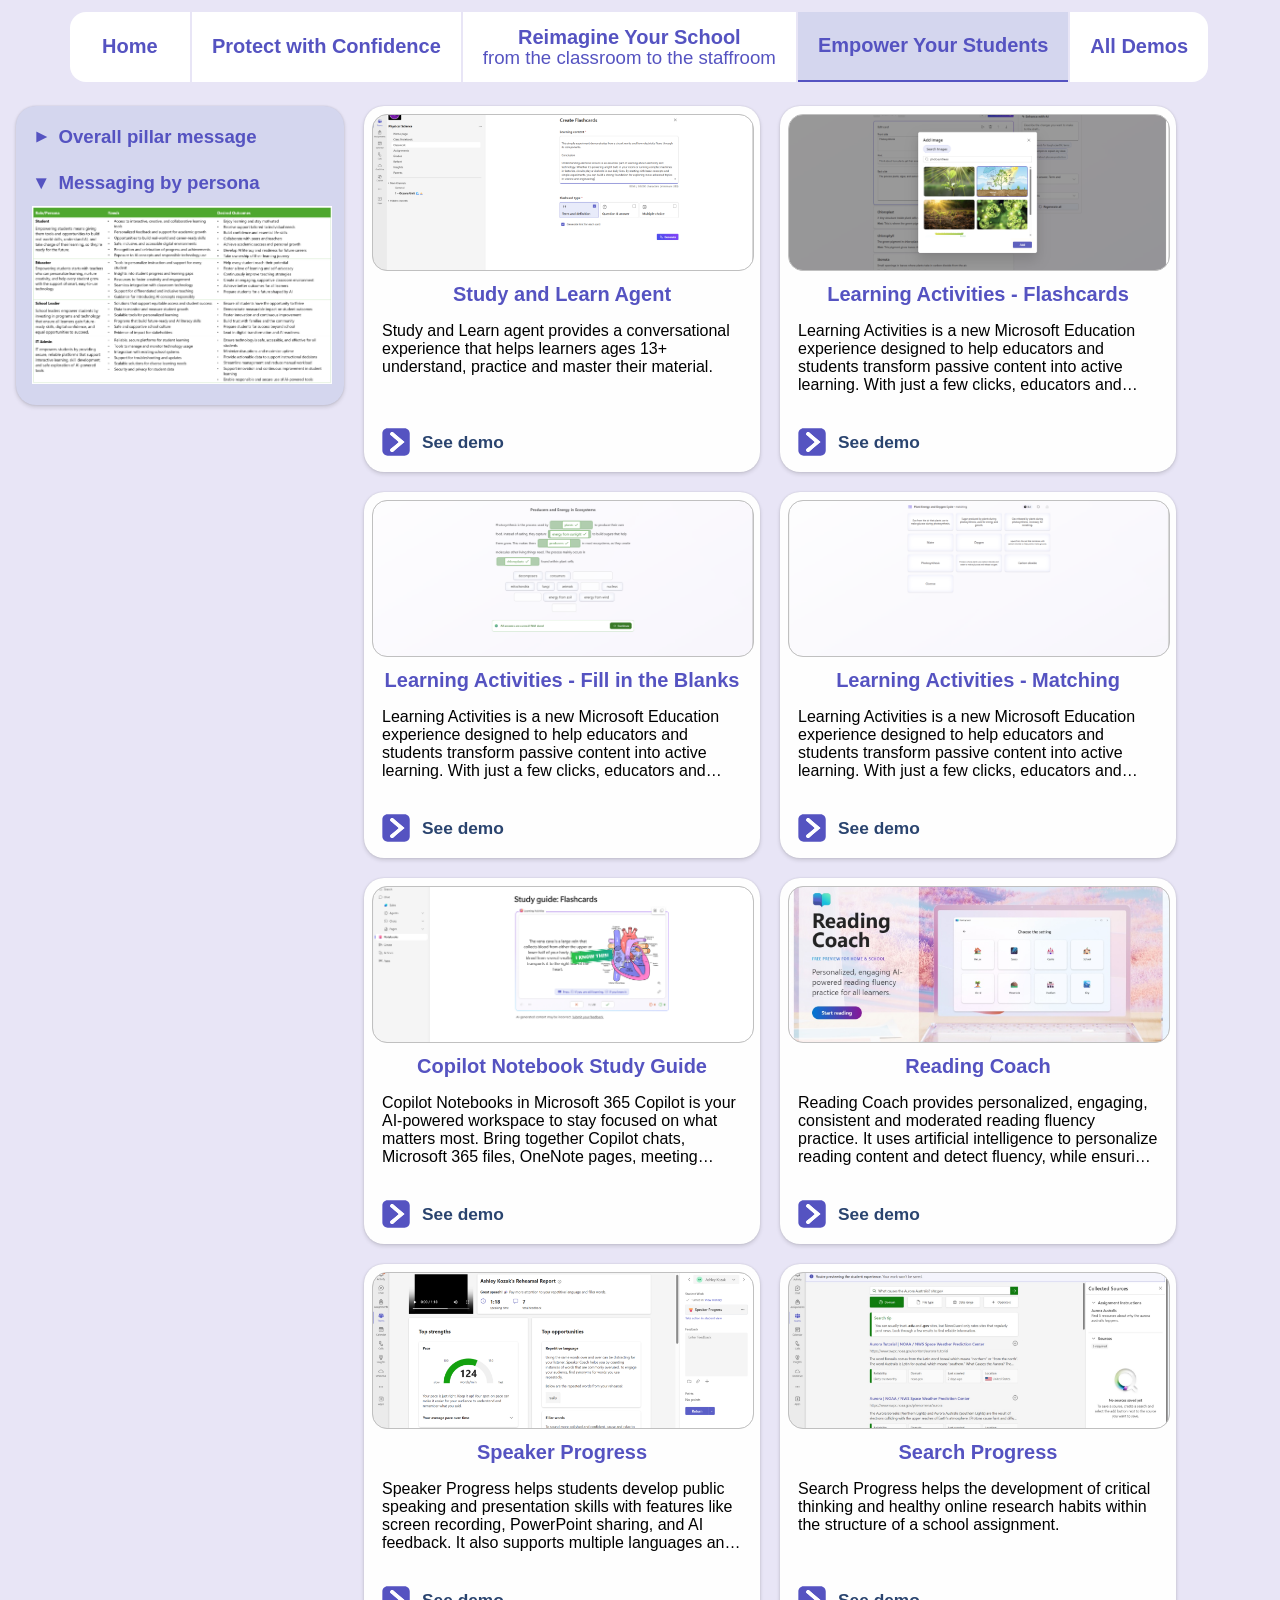
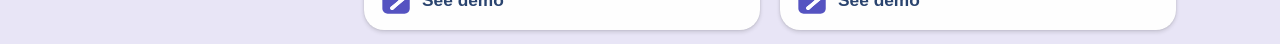
==== accelerate.html @ ae5db74f "Update portal content and assets" ====
<!DOCTYPE html>
<html lang="en">

<head>
    <meta charset="UTF-8">
    <meta name="viewport" content="width=device-width, initial-scale=1.0">
    <title>Empower Students</title>
    <link rel="icon" type="image/x-icon" href="./icons/favicon.ico">
    <link rel="stylesheet" href="https://cdnjs.cloudflare.com/ajax/libs/font-awesome/4.7.0/css/font-awesome.min.css">
    <link rel="stylesheet" href="portalstyles.css">
    <style type="text/css">
        .filter-pillar {
            display: none;
        }
    </style>
</head>

<body>
    <app-navigation></app-navigation>
    <div class="container">
        <app-filter-panel style="display: none;"></app-filter-panel>
        <div id="demo-pillar-info">
            <p class="pillar-category-title collapsed">Overall pillar message</p>
            <div class="pillar-content hidden">
                In today’s rapidly evolving world, academic knowledge alone isn’t enough students need practical skills,
                digital fluency, and the confidence to lead their own learning journey. By integrating AI-powered tools
                and platforms, schools can deliver personalized learning experiences, real-time feedback, and
                opportunities for creativity and collaboration.<br />
                This empowers students to develop essential skills, understand how AI shapes their future, and become
                active participants in their own learning journey.
            </div>
            <p class="pillar-category-title ">Messaging by persona</p>
            <div class="pillar-content ">
                <div class="persona-thumbnail">
                    <img title="Click to expand" alt="Detailed messaging by persona" src="./images/persona-matrix-empower-students.png"
                    onclick="displayImageInModal('./images/persona-matrix-empower-students.png', 'Empower Your Students: messaging by persona');" />
                </div>                
            </div>
        </div>
        <div class="right">
            <div id="demo-container">Demo card placeholder</div>
        </div>
    </div>

    <!-- Modal popup: demo page -->
    <app-demo-page></app-demo-page>

    <!-- Modal popup: image modal -->
    <app-image-modal></app-image-modal>

    <!-- Modal popup: video player -->
    <div id="videoModal" class="modal"></div>
    <div id="replayContainer"></div>
    <div id="regaleVideoRef"></div>

    <script src="templates.js"></script>
    <script src="fportal.js"></script>
    <script>
        document.addEventListener('DOMContentLoaded', function () {
            setPillarFilter("Empower Students");
            initializePillarToggle();
        });

        getDemoItemFromUrl();
    </script>
</body>

</html>
---- portalstyles.css ----
body {
    margin: 0;
    font-family: "Segoe UI", sans-serif;
    background-color:#e1f1f9;
    min-width: 1024px;
}

.top-navigation {
    margin: 0;
    padding:12px;
    text-align: center;
    height: 50px;
    display:grid;
    align-items: center;
}
.container {
    display:flex;
    margin: 20px 0 4px 4px;
}

#filter-panel {
    width: 275px;

    padding: 16px 0 0 16px;
}
#filter-panel span {
    display: block;
    width: 250px;
}
#filter-panel span {
    font-size: larger;
    font-weight: 600;
    padding: 0 0 8px 4px;
}
.filter-title {
    font-size: larger;
    font-weight: 600;
    padding: 12px 4px 4px;
}
#filter-panel form label {
    line-height: 1.1em;
    margin-left: 8px;
    font-size: 14pt;
    cursor: pointer;
    display: inline-block;
    padding-left: 12px;
    padding-top: 10px;
    text-indent: -18px;
}
input[type="radio"]:checked + label {
    font-weight: bold;
    color:#0067b8;
}
.filter-header {
    display: flex;
}
#clear-filters {
    width:150px;
    padding: 4px 0;
    color: #254b7f;
    font-weight: 600;
    border-radius: 12px;
    cursor: pointer;
    text-align: right;
}
#demo-pillar-info {
    width: 320px;
    padding: 8px 12px 16px 16px;
    font-size: 13pt;
    margin: 12px -10px 0 12px;
    border-radius: 20px;
    height: fit-content;
    background-color: #d4d6ee;
    box-shadow: rgba(0, 0, 0, 0.12) 0px 0px 2px 0px, rgba(0, 0, 0, 0.14) 0px 2px 4px 0px;
}

#demo-pillar-info a {
    text-decoration: none;
}
#demo-pillar-info a:hover {
    text-decoration: underline;
}
#demo-pillar-info a:visited, #demo-pillar-info a:link {
    color: #0067b8;
}
.pillar-content ul {
    margin-block-start: 0;
    margin-block-end: 4px;
}
#demo-container {
    flex-grow: 1;
    padding: 2px 0 20px 20px;
    display: block;
    clear: both;
}

.demo-card {
    float:left;
    width: 380px;
    height: 350px;
    padding: 8px;
    margin: 10px;
    border: 0 solid #ccc;
    border-radius: 20px;
    background-color: #fefefe;
    box-shadow: rgba(0, 0, 0, 0.12) 0px 0px 2px 0px, rgba(0, 0, 0, 0.14) 0px 2px 4px 0px;
}
.demo-card:hover {
    background-color: #f8f7f8;
}
.demo-thumbnail {
    width: 100%;
    height: 155px;
    border-radius: 15px;
    border: 1px solid silver;
    background-color: silver;
    background-size: cover;
    background-repeat: no-repeat;
    background-position: center;
}
p.demo-desc {
    display: -webkit-box;
    -webkit-line-clamp: 4;
    line-clamp: 4;
    -webkit-box-orient: vertical;
    overflow: hidden;
    text-overflow: ellipsis;
}
.demo-metadata {
    position: relative;
    padding: 0 10px;
}
p.demo-products {
    margin: 10px 0;
}
.demo-metadata h3 {
    color: #0067b8;
    text-align: center;
    font-weight: 600;
    font-size: 15pt;
    margin: 12px 0 2px 0;
    cursor: pointer;
}
.demo-metadata h3:hover {
    text-decoration: underline;
}
.more-link {
    position: absolute;
    top:145px;
    width:100%;
    text-decoration: none;
    color: rgb(42, 68, 111);
    display: flex;
    align-items: center;
    font-weight: 600;
    font-size: 13pt;
    cursor: pointer;
    vertical-align: middle;
}
.more-link:hover {
    text-decoration: underline;
}
.more-arrow {
    float: left;
    content: "";
    width:28px;
    height: 28px;
    margin-right: 12px;
    background-image: url('./icons/chevron-go.svg');
    background-size: contain;
    background-repeat: no-repeat;
}
.top-navigation ol {
    list-style-type: none;
    padding: 0;
    margin: 0;
    display:flex;
    justify-content: center;
    margin-block-start: 0;
    margin-block-end: 0;
}
.top-navigation li {
    font-size: 20px;
    background-color: white;
    min-width: 120px;
    border-bottom-width: 2px;
    margin-right: 2px;
    display: flex;
    align-items: center;
    justify-content: center;
}
.top-navigation li:first-child{
    border-top-left-radius: 16px;
    border-bottom-left-radius: 16px;
}
.top-navigation li:last-child{
    border-top-right-radius: 16px;
    border-bottom-right-radius: 16px;
    border-right: 0;
}
.top-navigation li.selected{
    background-color: aliceblue;
    border-bottom: 2px #0067b8 solid;
}
.top-navigation li a {
    color:#0067b8;
    text-decoration: none;
    font-weight: 600;
    display:grid;
}

.top-navigation li:hover {
    background-color: aliceblue;
    border-bottom: 2px #0067b8 solid; 
}
.homepage .top-navigation li {
    font-size: 26px;
}

.top-navigation a span {
    font-size: 14pt;
    font-weight: normal;
    display: block;
    line-height: 1em;
}

.home-banner {
    width: 100%;
    height: calc(100vw/3);
    min-height: 500px;
    display: flex;
    align-items: center;
    background-image: url("./images/edu-home-bg.jpg");
    background-position-x: center;
    background-position-y: top;
    background-size:cover;
    background-repeat: no-repeat;
    background-color: #254b7f;
}
.home-overall-message {
    width: 85%;
    margin: 96px auto 20px auto;
    text-align: left;
    font-size: 16pt;
}

@media screen and (min-width:1450px) {
    .home-banner {
        min-height: 50vh;
        background-size: cover;
        background-position-x: right;
    }
}
@media screen and (min-width:1299px) {
    .home-banner {
        min-height: 50vh;
        background-size: cover;
        background-position-x: center;
    }
}

@media screen and (max-width:1299px) {
    .home-banner {
        min-height: 50vh;
        background-size: cover;
        background-position-x: calc(50% - 0.1vw);
    }
    .homepage .top-navigation li {
        font-size: 24px;
    }
    .top-navigation li a {
        padding: 14px 0.66em;
    }
    
}
.home-banner-left {
    color: white;
    display: block;
    flex-basis: calc(40% - 10px);
    flex-grow: 0;
    flex-shrink: 0;
    line-height: 24px;
    text-align: left;
    padding: 0 5%;
}
.home-banner-right {
    display: block;
    flex-basis: calc(40% - 10px);
    height: 0;
}
.home-banner-left .title {
    font-size: 45px;
    font-weight: 600;
    margin-bottom: 36px;
    line-height: 1.25em;
}
.home-banner-left .subtitle {
    font-size: 16pt;
    line-height: 1.5em;
}
.homepage {
    display: flex;
    flex-flow: column;
    height: 100vh;
}
.homepage .top-navigation {
    padding-top: calc(10vh - 50px );
    background-repeat: repeat-x;
    flex: 1 1 auto;
    align-items: flex-start;
    margin-bottom: 0;
}
.no-match {
    text-align: center;
    padding-right: 270px;
    padding-top: 30px;
    font-size: 14pt;
}

/***** modal styles *****/
.modal {
    display: none;
    position: fixed;
    z-index: 1;
    left: 0;
    top: 0;
    width: 100%;
    height: 100%;
    overflow: hidden;
    overflow-y: scroll;
    background-color: rgba(0, 0, 0, 0.8);
}

.modal-content {
    background-color: white;
    margin: 5% auto;
    padding: 16px;
    border: 1px solid #888;
    border-radius: 10px;
    width: 90%;
    min-width: 900px;
    max-width: 1800px;
    min-height: 500px;
    overflow-y: auto;
}

#demoDetails, #imageDetails {
    display: table;
    width: 100%;
}

.demo-left,
.demo-right {
    display: table-cell;
    padding: 10px 30px;
    width: 50%;
    vertical-align: top;
}
.demo-left {
    font-size: 20px;
    width: 40%;
    vertical-align: top;
}
.demo-left > div {
    margin: 16px 0;
}
.demo-left h2 {
    color: #0067b8;
     font-weight: 600;
}
@media screen and (min-width:1280px) {
    .demo-left h2 {
        font-size: 45px;
    }
    .top-navigation li a {
        padding: 14px 1em;
    }
}
@media screen and (min-width:1600px) {
    .top-navigation li a {
        padding: 14px 2em;
    }
}
@media screen and (min-width:2100px) {
    .top-navigation li a {
        padding: 14px 3em;
    }
}

.demo-left .demo-summary {
    padding: 8px 0;
}

.demo-left .demo-personas p {
    margin: 6px 0 0 16px;
    font-size: 14pt;
}

.demo-right {
    text-align: center;
    overflow-x: hidden;
    width: 60%;
    padding-top: 30px;
    vertical-align:middle;
}

.demo-links a {
    width: 180px;
    margin: 16px;
    display: inline-block;
    text-decoration: none;
    font-size: large;
    color: white;
    background-color: #0067b8;
    padding: 12px;
    border-radius: 10px;
}

.demo-links a:hover {
    background-color: #0067b8;
}

.demo-right img {
    width:100%;
    min-width: 500px;
    height: 50%;
    min-height: 300px;
    margin-bottom: 10px;
}

.close {
    color:#0067b8;
    position: relative;
/*    right: 5%; */
    float: right;
    font-size: 30px;
    margin-top: -10px;
}

.close:hover,
.close:focus {
    color: #004e89;
    text-decoration: none;
    cursor: pointer;
}

#replayContainer {
    display: none;
    position: fixed;
    top: 50%;
    left: 50%;
    transform: translate(-50%, -50%);
    width: 85%;
    height: 85%;
    box-shadow: 0 0 10px rgba(0, 0, 0, 0.1);
    z-index: 999;
    overflow: auto;
}

i.fa {
    padding-right: 3px;
}

#videoModal {
    position: fixed;
    display: none;
    /* change to display:grid for video render */
    place-items: center;
    z-index: 100;
}

#videoModal>iframe {
    border-width: 0;
    width: 59%;
    height: 66%;
}

.smart-player-embed-container {
    height: 90vh !important;
    position: static !important;
}

.close-video {
    width: 40px;
    height: 40px;
    display: grid;
    align-content: center;
    border-radius: 12px;
    border: white 2px solid;
    background-color: #0068b86d;
    color: white;
    font-size: 20pt;
    position: absolute;
    z-index: 1001;
    right: 20px;
    top: 20px;
    padding-left: 2px;
    cursor: pointer;
}
.close-video:hover {
    background-color: #0067b8;
}

/**************************************************************/

body {
    background-color:#e8e5f6;
}
input[type="radio"]:checked + label {
    color: blue;
}
.demo-card {
    border: 0 solid #ccc;
    background-color: #fefefe;
}
.demo-card:hover {
    background-color: #f8f7f8;
}
.demo-thumbnail {
    border: 1px solid silver;
    background-color: silver;
}
.demo-metadata h3 {
    color: #5553c1
}
.more-link {
    color: rgb(42, 68, 111);
}
.top-navigation li {
    background-color: white;
}
.top-navigation li.selected{
    background-color: #d4d6ee;
    border-bottom: 2px #5553c1 solid;
}
.top-navigation li a {
    color:#5553c1;
}
.top-navigation li:hover {
    background-color: #d4d6ee;
    border-bottom: 2px #5553c1 solid; 
}
.home-banner {
    width: 100%;
    height: calc(100vw/3);
    min-height: 500px;
    display: flex;
    align-items: center;
    background-image: url("./images/edu-home-bg.jpg");
    background-position-x: calc(50% - 200px);
    background-position-y: top;
    background-size:cover;
    background-repeat: no-repeat;
    background-color: #254b7f;
}
@media screen and (min-width:1450px) {
    .home-banner {
        min-height: 50vh;
        background-size: cover;
        background-position-x: calc(50% - 200px);
    }
}
@media screen and (min-width:1200px) {
    .home-banner {
        min-height: 50vh;
        background-size: cover;
        background-position-x: calc(50% - 200px);
    }
}
@media screen and (max-width:1199px) {
    .home-banner {
        min-height: 50vh;
        background-size: cover;
        background-position-x: calc(50% - 200px);
    }
}
.home-banner-left {
    color: #5553c1;
}
.home-banner-right {
    display: block;
    flex-basis: calc(40% - 10px);
    height: 0;
}
.home-banner-left .title {
    font-size: 40px;
    font-weight: 600;
    margin-bottom: 36px;
    line-height: 1.25em;
}
.home-banner-left .subtitle {
    font-size: 16pt;
    line-height: 1.25em;;
}

/***** modal styles *****/
.modal-content {
    background-color: white;
    border: 1px solid #888;
}
.demo-left h2 {
    color: #5553c1;
}

.demo-links a {
    color: white;
    background-color: #5553c1;
}

.demo-links a:hover {
    background-color: #3d3b85;
}

.close {
    color:#38299c;
}

.close:hover,
.close:focus {
    color: black;
    text-decoration: none;
    cursor: pointer;
}

/**** BETT 26 styles ***/
#demo-pillar-info {
    margin-bottom: 10px;
}
#demo-pillar-info ul {
    padding-inline-start: 20px;
}
#demo-pillar-info ul li {
    padding-bottom: 8px;
}
#demo-pillar-info hr {
    border: 0;
    height: 1px;
    background-color: #ddd;
    margin: 16px 0;
}
#regaleVideoRef {
    position: absolute;
    top: -10000px;
}
.pillar-category-title {
    color: #5553c1;
    font-size: 14pt;
    font-weight: 600;
    cursor: pointer;
    margin-block-start: 12px;
    margin-block-end: 12px;
    user-select: none;
}
.pillar-category-title::before {
    content: '▼ ';
    display: inline-block;
    transition: transform 0.2s;
    margin-right: 8px;
}
.pillar-category-title.collapsed::before {
    transform: rotate(-90deg);
}
.pillar-content {
    transition: max-height 0.3s ease-out, opacity 0.3s ease-out;
    overflow: hidden;
}
.pillar-content.hidden {
    max-height: 0;
    opacity: 0;
}
.persona-thumbnail img {
    width:300px;
    cursor: pointer
}
#imageModal {
    display: none;
}
#imageDetails img {
    max-width: 100%;
    height: auto;
}
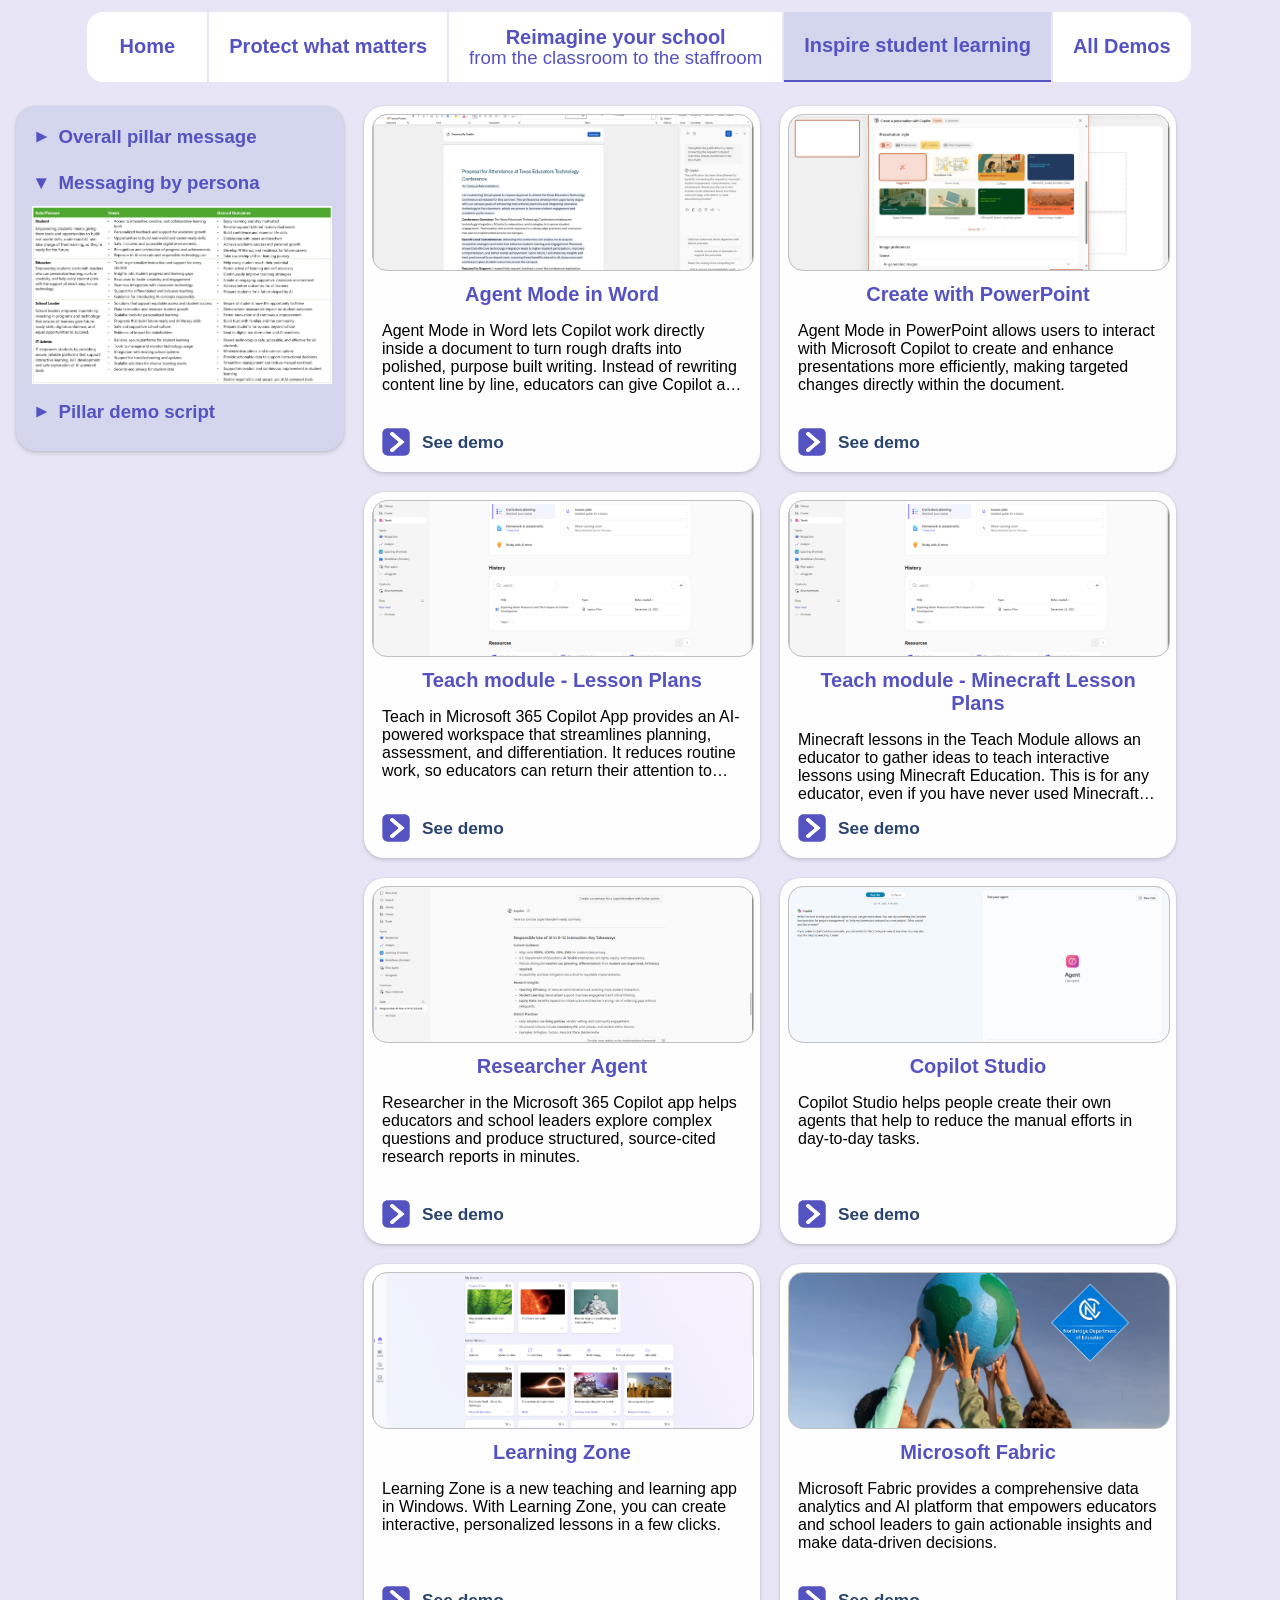
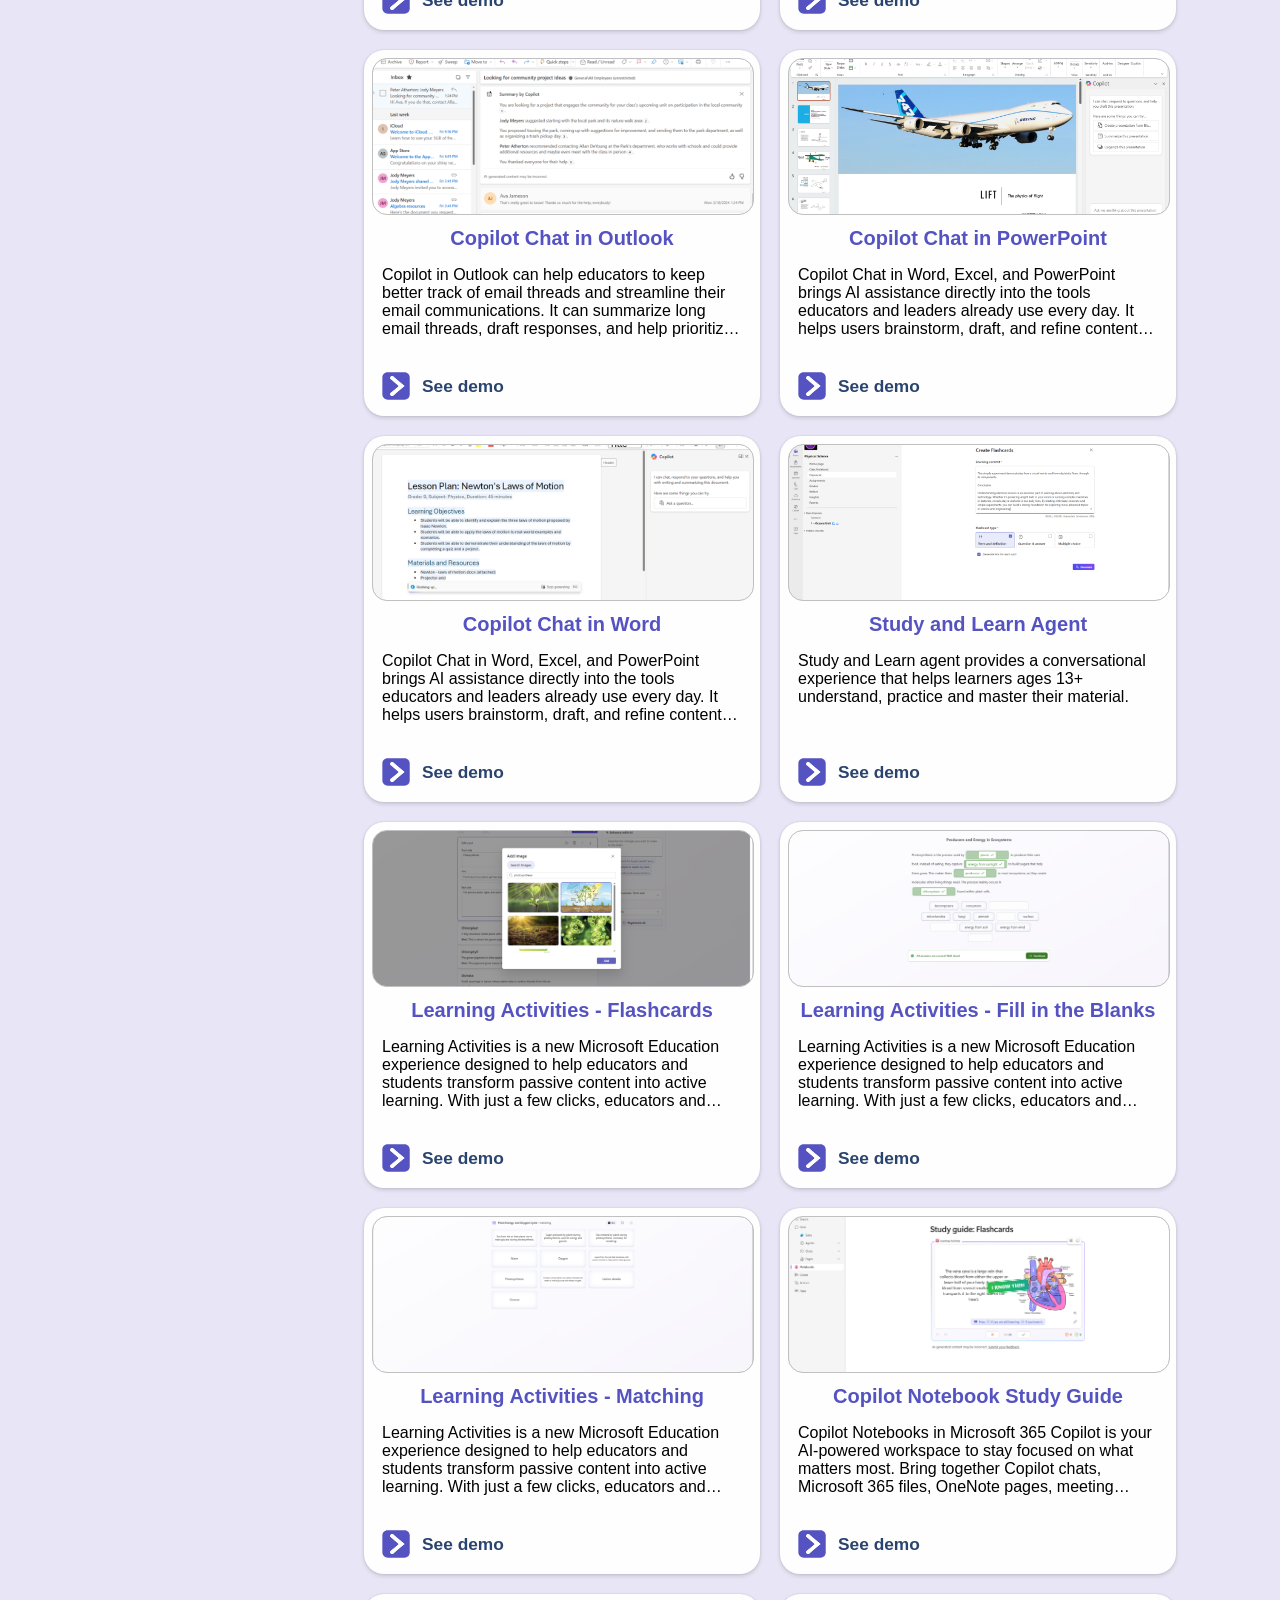
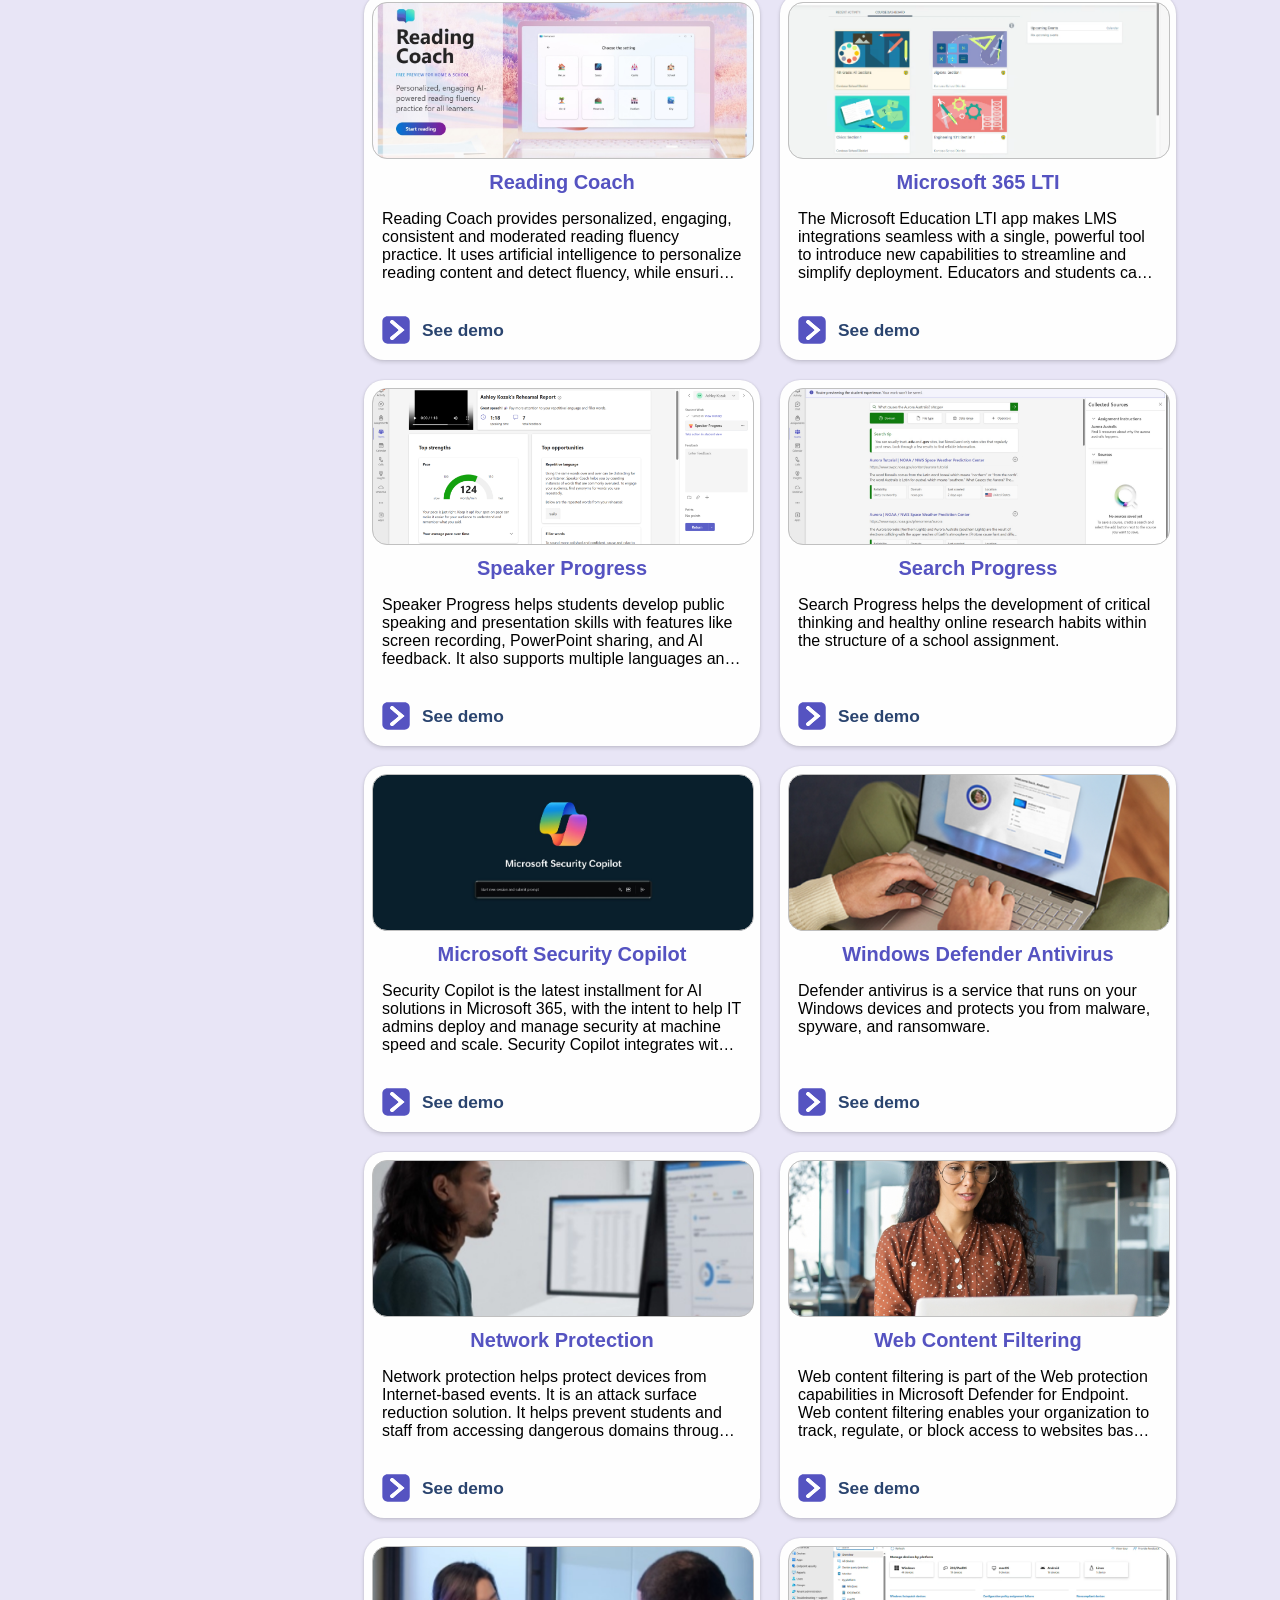
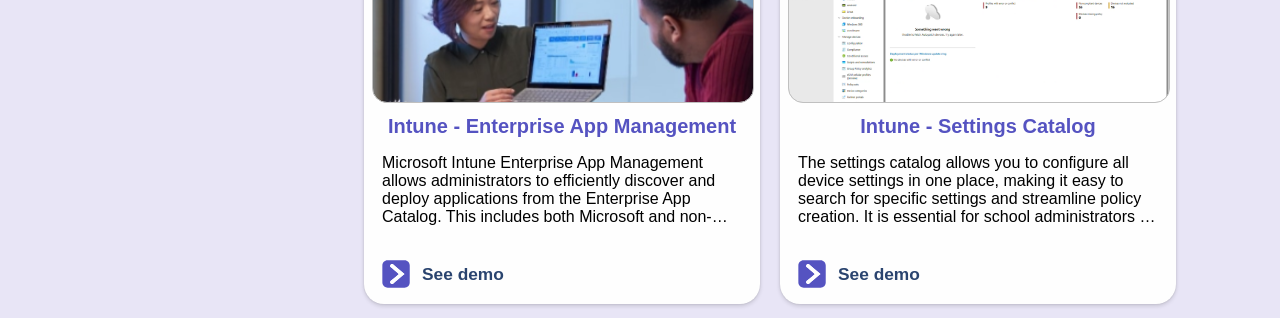
==== commit 16dc4b7b: "iste basic updates." ====
--- a/accelerate.html
+++ b/accelerate.html
@@ -36,6 +36,12 @@
                     onclick="displayImageInModal('./images/persona-matrix-empower-students.png', 'Empower Your Students: messaging by persona');" />
                 </div>                
             </div>
+            <p class="pillar-category-title collapsed">Pillar demo script</p>
+            <div class="pillar-content indented hidden">
+                <i class="fa fa-file-word-o" aria-hidden="true"></i>
+                <a href="https://microsoft.sharepoint.com/:w:/t/ISTEDemobooth/cQrUnA51YCwMSLK01uvhRZONEgUCu7HagPNALBxSx4e4yQQnrA">Demo script (in MS Teams)</a>
+            </div>
+
         </div>
         <div class="right">
             <div id="demo-container">Demo card placeholder</div>
--- a/portalstyles.css
+++ b/portalstyles.css
@@ -678,4 +678,7 @@
 #imageDetails img {
     max-width: 100%;
     height: auto;
+}
+.indented {
+    padding-left: 20px;
 }
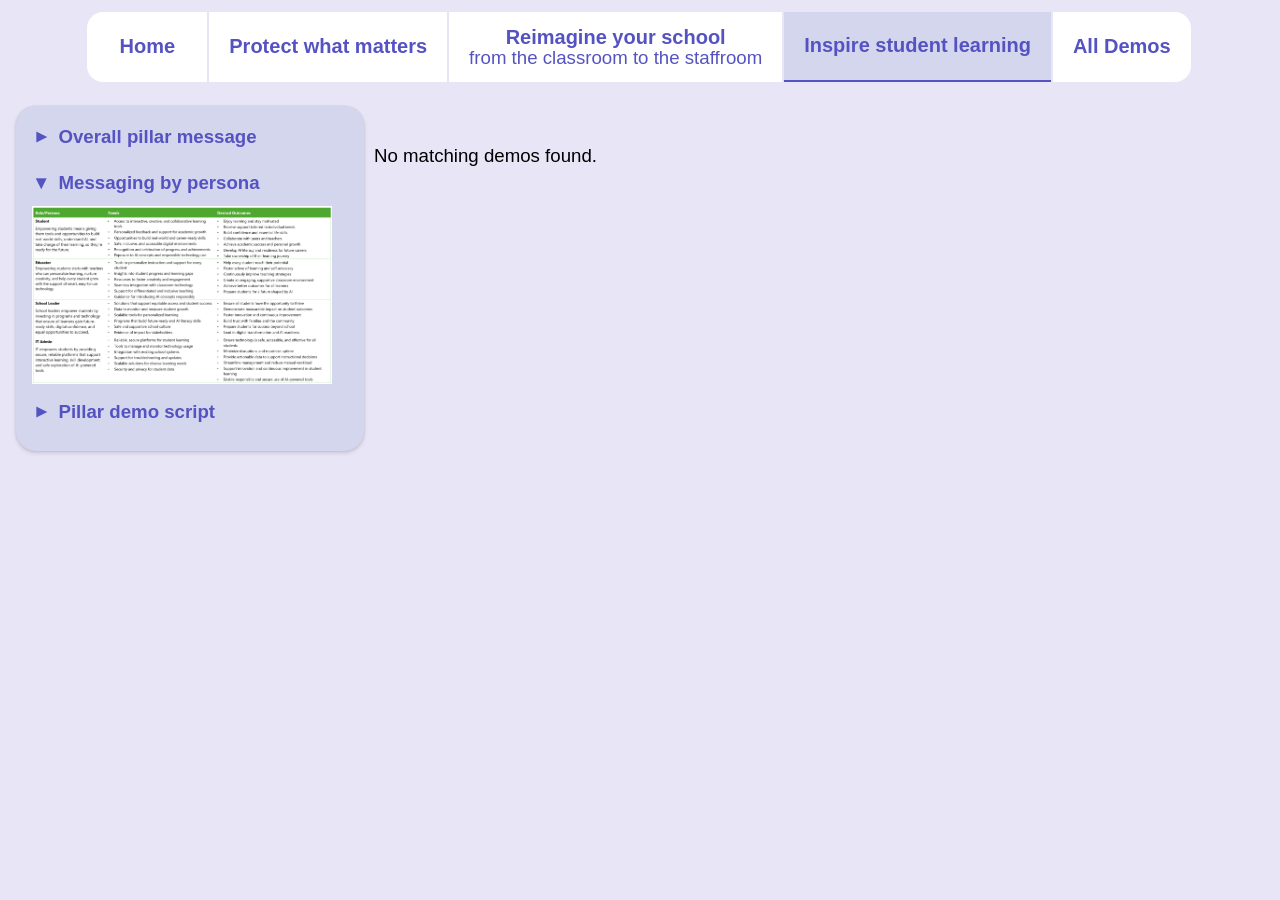
==== commit f7f40c52: "Pillar re-label" ====
--- a/accelerate.html
+++ b/accelerate.html
@@ -4,7 +4,7 @@
 <head>
     <meta charset="UTF-8">
     <meta name="viewport" content="width=device-width, initial-scale=1.0">
-    <title>Empower Students</title>
+    <title>Inspire Student Learning</title>
     <link rel="icon" type="image/x-icon" href="./icons/favicon.ico">
     <link rel="stylesheet" href="https://cdnjs.cloudflare.com/ajax/libs/font-awesome/4.7.0/css/font-awesome.min.css">
     <link rel="stylesheet" href="portalstyles.css">
@@ -63,7 +63,7 @@
     <script src="fportal.js"></script>
     <script>
         document.addEventListener('DOMContentLoaded', function () {
-            setPillarFilter("Empower Students");
+            setPillarFilter("Inspire student learning");
             initializePillarToggle();
         });
 
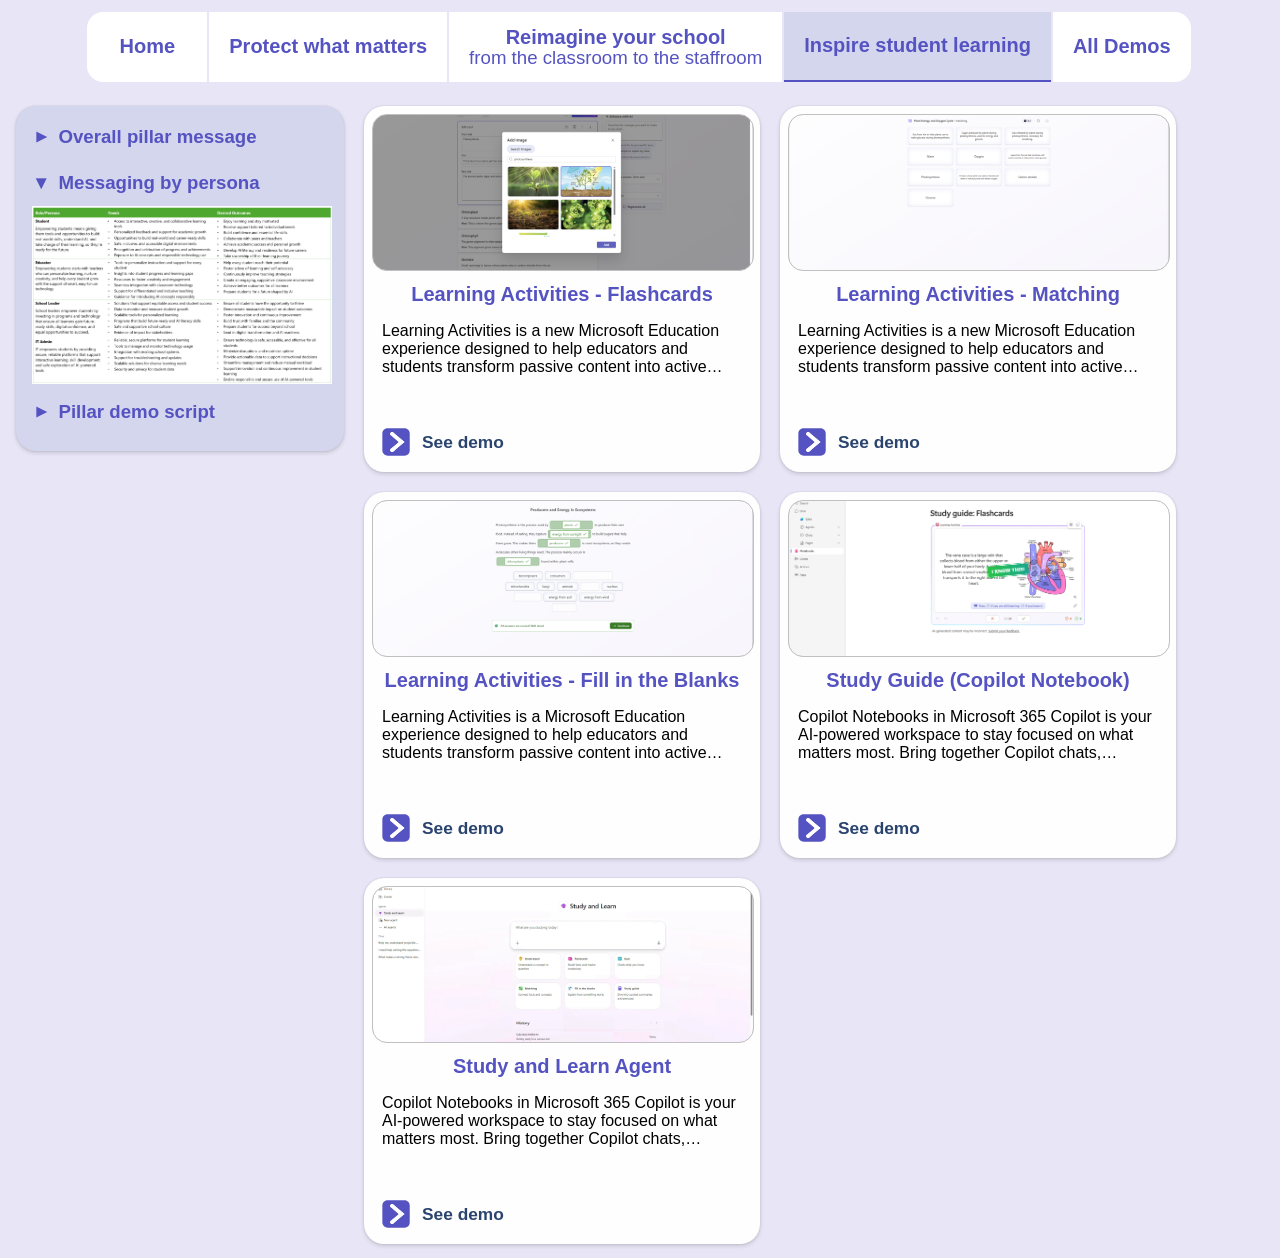
==== commit 5a2cee8c: "Added app insights!" ====
--- a/accelerate.html
+++ b/accelerate.html
@@ -59,6 +59,7 @@
     <div id="replayContainer"></div>
     <div id="regaleVideoRef"></div>
 
+    <script src="analytics.js"></script>
     <script src="templates.js"></script>
     <script src="fportal.js"></script>
     <script>
--- a/portalstyles.css
+++ b/portalstyles.css
@@ -120,8 +120,8 @@
 }
 p.demo-desc {
     display: -webkit-box;
-    -webkit-line-clamp: 4;
-    line-clamp: 4;
+    -webkit-line-clamp: 3;
+    line-clamp: 3;
     -webkit-box-orient: vertical;
     overflow: hidden;
     text-overflow: ellipsis;
@@ -681,4 +681,265 @@
 }
 .indented {
     padding-left: 20px;
+}
+
+/* ── Mid width: 1000–1250px ── */
+@media screen and (min-width: 1000px) and (max-width: 1250px) {
+    /* Prevent horizontal scroll at 1000–1023px where body min-width: 1024px still applies */
+    body {
+        min-width: 1000px;
+    }
+
+    /* Narrow sidebar so demo cards get more room */
+    #filter-panel {
+        width: 220px;
+        padding: 12px 0 0 12px;
+    }
+
+    #filter-panel span {
+        width: 200px;
+    }
+
+    #demo-pillar-info {
+        width: 240px;
+        margin-right: 0;
+    }
+
+    /* Smaller cards so two fit per row in the tighter demo area */
+    .demo-card {
+        width: 300px;
+        height: 330px;
+    }
+
+    /* Shrink nav tabs to fit */
+    .top-navigation li {
+        font-size: 16px;
+        min-width: 90px;
+    }
+
+    .homepage .top-navigation li {
+        font-size: 18px;
+    }
+
+    .top-navigation a span {
+        font-size: 10pt;
+    }
+
+    /* Scale down banner text */
+    .home-banner-left .title {
+        font-size: 32px;
+        margin-bottom: 24px;
+    }
+
+    .home-banner-left .subtitle {
+        font-size: 13pt;
+    }
+
+    /* Modal: drop 900px floor — at 1000px viewport 90% already leaves no room */
+    .modal-content {
+        min-width: unset;
+        width: 94%;
+    }
+
+    .demo-right img {
+        min-width: 380px;
+    }
+}
+
+/* ── Mid height: 600–750px ── */
+@media screen and (min-height: 600px) and (max-height: 750px) {
+    /* Banner must not dominate a short viewport */
+    .home-banner {
+        min-height: 300px;
+        height: auto;
+        padding: 20px 0;
+    }
+
+    .home-banner-left .title {
+        font-size: 28px;
+        margin-bottom: 14px;
+    }
+
+    .home-banner-left .subtitle {
+        font-size: 12pt;
+        line-height: 1.3em;
+    }
+
+    .home-banner-left .subtitle p {
+        margin: 4px 0;
+    }
+
+    /* Let homepage scroll rather than clip at short heights */
+    .homepage {
+        height: auto;
+        min-height: 100vh;
+    }
+
+    /* Reduce nav padding so it doesn't push content below the fold */
+    .homepage .top-navigation {
+        padding-top: 10px;
+    }
+
+    /* Modal: no fixed minimum height on short screens */
+    .modal-content {
+        min-height: unset;
+        margin: 2% auto;
+    }
+}
+
+/* ── Small viewport: width < 1000px ── */
+@media screen and (max-width: 999px) {
+    body {
+        min-width: 320px;
+    }
+
+    /* Stack filter panel above demo grid */
+    .container {
+        flex-direction: column;
+        margin: 8px 0 4px 0;
+    }
+
+    #filter-panel {
+        width: auto;
+        padding: 8px 16px 4px;
+        display: flex;
+        flex-wrap: wrap;
+        align-items: center;
+        gap: 8px;
+    }
+
+    #filter-panel span {
+        width: auto;
+    }
+
+    #demo-pillar-info {
+        width: auto;
+        margin: 8px 8px 0 8px;
+    }
+
+    #demo-container {
+        padding: 4px 8px 16px;
+    }
+
+    /* Cards fill available width, height auto */
+    .demo-card {
+        width: calc(100% - 36px);
+        height: auto;
+        float: none;
+    }
+
+    .more-link {
+        position: static;
+        margin-top: 8px;
+        top: 130px;
+    }
+
+    p.demo-desc {
+        -webkit-line-clamp: 3;
+        line-clamp: 3;
+    }
+
+    /* Home banner */
+    .home-banner {
+        min-height: 280px;
+        height: auto;
+        padding: 24px 0;
+    }
+
+    .home-banner-left .title {
+        font-size: 26px;
+        margin-bottom: 16px;
+    }
+
+    .home-banner-left .subtitle {
+        font-size: 12pt;
+    }
+
+    .home-overall-message {
+        font-size: 13pt;
+        width: 92%;
+    }
+
+    /* Navigation tabs */
+    .top-navigation li {
+        font-size: 14px;
+        min-width: 72px;
+    }
+
+    .homepage .top-navigation li {
+        font-size: 16px;
+    }
+
+    .top-navigation a span {
+        font-size: 9pt;
+    }
+
+    /* Modal: drop table layout, stack columns */
+    .modal-content {
+        min-width: unset;
+        width: 96%;
+        margin: 2% auto;
+        min-height: unset;
+    }
+
+    #demoDetails,
+    #imageDetails {
+        display: block;
+    }
+
+    .demo-left,
+    .demo-right {
+        display: block;
+        width: 100%;
+        box-sizing: border-box;
+        padding: 10px 12px;
+    }
+
+    .demo-right img {
+        min-width: unset;
+        width: 100%;
+    }
+}
+
+/* ── Short viewport: height < 600px (e.g. landscape phone) ── */
+@media screen and (max-height: 599px) {
+    .home-banner {
+        min-height: unset;
+        height: auto;
+        padding: 16px 0;
+    }
+
+    .home-banner-left .title {
+        font-size: 22px;
+        margin-bottom: 10px;
+    }
+
+    .home-banner-left .subtitle {
+        font-size: 10pt;
+    }
+
+    .home-banner-left .subtitle p {
+        margin: 4px 0;
+    }
+
+    /* Shrink top-nav padding on homepage */
+    .homepage .top-navigation {
+        padding-top: 8px;
+    }
+
+    .top-navigation {
+        height: 40px;
+    }
+
+    /* Modal shouldn't need large top margin */
+    .modal-content {
+        margin: 1% auto;
+        min-height: unset;
+    }
+
+    /* Homepage height constraint: allow scroll rather than clipping */
+    .homepage {
+        height: auto;
+        min-height: 100vh;
+    }
 }
